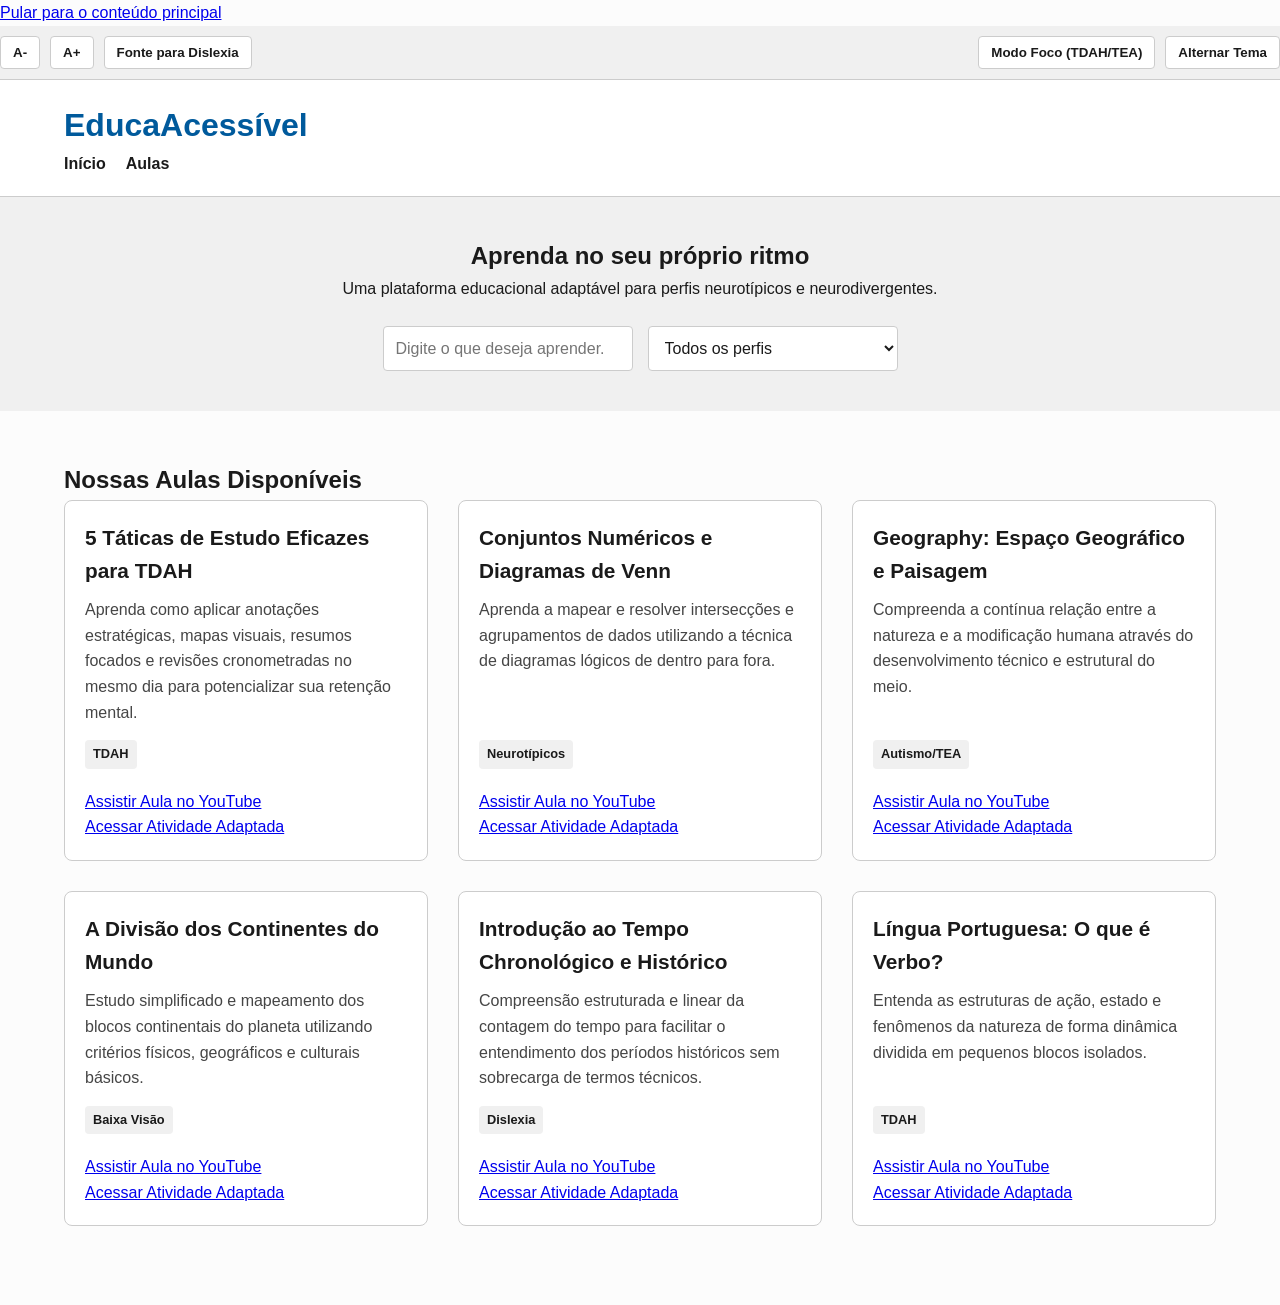
==== index.html @ 2125b9fc "2.22" ====
<!DOCTYPE html>
<html lang="pt-BR">
<head>
    <meta charset="UTF-8">
    <meta name="viewport" content="width=device-width, initial-scale=1.0">
    <title>EducaAcessível - Plataforma de Ensino Inclusiva</title>
    <link rel="stylesheet" href="style.css">
</head>
<body>

    <a href="#conteudo-principal" class="sr-only-focusable">Pular para o conteúdo principal</a>

    <!-- Barra de Acessibilidade Superior -->
    <div class="barra-acessibilidade" role="region" aria-label="Ferramentas de Acessibilidade">
        <div class="container-flex">
            <div class="grupo-ajuste">
                <button id="btn-reduzir-texto" aria-label="Diminuir tamanho do texto">A-</button>
                <button id="btn-aumentar-texto" aria-label="Aumentar tamanho do texto">A+</button>
                <button id="btn-fonte-dislexia" aria-pressed="false">Fonte para Dislexia</button>
            </div>
            <div class="grupo-ajuste">
                <button id="btn-modo-foco" aria-pressed="false">Modo Foco (TDAH/TEA)</button>
                <button id="btn-alternar-tema" aria-label="Alternar entre tema claro e escuro">Alternar Tema</button>
            </div>
        </div>
    </div>

    <header class="cabecalho-principal">
        <div class="container">
            <div class="logo">
                <h1><a href="index.html">EducaAcessível</a></h1>
            </div>
            <nav aria-label="Navegação Principal">
                <ul class="menu-navegacao">
                    <li><a href="index.html" aria-current="page">Início</a></li>
                    <li><a href="#secao-aulas">Aulas</a></li>
                </ul>
            </nav>
        </div>
    </header>

    <section class="banner-introducao" aria-labelledby="titulo-boas-vindas">
        <div class="container">
            <h2 id="titulo-boas-vindas">Aprenda no seu próprio ritmo</h2>
            <p>Uma plataforma educacional adaptável para perfis neurotípicos e neurodivergentes.</p>
            
            <div class="container-busca" role="search">
                <label for="campo-busca" class="sr-only">Buscar aulas por título</label>
                <input type="search" id="campo-busca" placeholder="Digite o que deseja aprender...">
                
                <label for="filtro-perfil" class="sr-only">Filtrar aulas por perfil</label>
                <select id="filtro-perfil">
                    <option value="todos">Todos os perfis</option>
                    <option value="tdah">Foco Adaptado (TDAH)</option>
                    <option value="tea">Visual Limpo (Autismo/TEA)</option>
                    <option value="dislexia">Leitura Facilitada (Dislexia)</option>
                    <option value="baixa-visao">Alto Contraste (Baixa Visão)</option>
                </select>
            </div>
        </div>
    </section>

    <main id="conteudo-principal" class="conteudo-principal">
        <section id="secao-aulas" class="secao-aulas" aria-labelledby="titulo-grid">
            <div class="container">
                <h2 id="titulo-grid">Nossas Aulas Disponíveis</h2>
                
                <div class="grid-aulas" id="grid-aulas">
                    
                    <!-- Aula 1: TDAH (5 Dicas Cruciais) -->
                    <article class="card-aula" data-perfis="tdah" data-titulo="5 dicas taticas para ajudar o tdah nos estudos foco aprendizado">
                        <div class="conteudo-card">
                            <h3>5 Táticas de Estudo Eficazes para TDAH</h3>
                            <p class="descricao-aula">Aprenda como aplicar anotações estratégicas, mapas visuais, resumos focados e revisões cronometradas no mesmo dia para potencializar sua retenção mental.</p>
                            <div class="tags-perfil">
                                <span class="tag">TDAH</span>
                            </div>
                            <a href="https://www.youtube.com/watch?v=iMH4kO9LJsM&t=61s" target="_blank" class="btn-video">Assistir Aula no YouTube</a>
                            <a href="https://docs.google.com/document/d/1SxZzmbnRP9-r6FMbAdbI2r5VTKv1KOfYq5-WPYtrtAw/edit?usp=sharing" target="_blank" class="btn-doc">Acessar Atividade Adaptada</a>
                        </div>
                    </article>

                    <!-- Aula 2: Matemática Conjuntos -->
                    <article class="card-aula" data-perfis="neurotipico" data-titulo="matematica conjuntos numericos diagramas de venn teoria">
                        <div class="conteudo-card">
                            <h3>Conjuntos Numéricos e Diagramas de Venn</h3>
                            <p class="descricao-aula">Aprenda a mapear e resolver intersecções e agrupamentos de dados utilizando a técnica de diagramas lógicos de dentro para fora.</p>
                            <div class="tags-perfil">
                                <span class="tag">Neurotípicos</span>
                            </div>
                            <a href="https://www.youtube.com/watch?v=qEDnZzzks7Q&t=10s" target="_blank" class="btn-video">Assistir Aula no YouTube</a>
                            <a href="https://docs.google.com/document/d/1dyfrQekORiMvm3RppXgJPtPokkNRC2H_UdSXXE4gnFI/edit?usp=sharing" target="_blank" class="btn-doc">Acessar Atividade Adaptada</a>
                        </div>
                    </article>

                    <!-- Aula 3: Geografia Espaço -->
                    <article class="card-aula" data-perfis="tea" data-titulo="geografia espaco geografico e paisagem meio tecnico cientifico">
                        <div class="conteudo-card">
                            <h3>Geography: Espaço Geográfico e Paisagem</h3>
                            <p class="descricao-aula">Compreenda a contínua relação entre a natureza e a modificação humana através do desenvolvimento técnico e estrutural do meio.</p>
                            <div class="tags-perfil">
                                <span class="tag">Autismo/TEA</span>
                            </div>
                            <a href="https://www.youtube.com/watch?v=fskgtecHtEE&t=41s" target="_blank" class="btn-video">Assistir Aula no YouTube</a>
                            <a href="https://docs.google.com/document/d/1pQaQkteQqyAAzRRZmxqGPiPrqcl3ijUc4OV1Tuwt3Rk/edit?usp=sharing" target="_blank" class="btn-doc">Acessar Atividade Adaptada</a>
                        </div>
                    </article>

                    <!-- Aula 4: Geografia Continentes -->
                    <article class="card-aula" data-perfis="baixa-visao" data-titulo="geografia divisao dos continentes mapas mundo localizacao">
                        <div class="conteudo-card">
                            <h3>A Divisão dos Continentes do Mundo</h3>
                            <p class="descricao-aula">Estudo simplificado e mapeamento dos blocos continentais do planeta utilizando critérios físicos, geográficos e culturais básicos.</p>
                            <div class="tags-perfil">
                                <span class="tag">Baixa Visão</span>
                            </div>
                            <a href="https://www.youtube.com/watch?v=oY5_i3emLxE&t=181s" target="_blank" class="btn-video">Assistir Aula no YouTube</a>
                            <a href="https://docs.google.com/document/d/1FK4jgqEcDHPJtnyHTeO9Niuaixib5BBjnE4Fhz65qus/edit?usp=sharing" target="_blank" class="btn-doc">Acessar Atividade Adaptada</a>
                        </div>
                    </article>

                    <!-- Aula 5: História Tempo -->
                    <article class="card-aula" data-perfis="dislexia" data-titulo="historia introducao tempo cronologico e historico narrativo">
                        <div class="conteudo-card">
                            <h3>Introdução ao Tempo Chronológico e Histórico</h3>
                            <p class="descricao-aula">Compreensão estruturada e linear da contagem do tempo para facilitar o entendimento dos períodos históricos sem sobrecarga de termos técnicos.</p>
                            <div class="tags-perfil">
                                <span class="tag">Dislexia</span>
                            </div>
                            <a href="https://youtube.com" target="_blank" class="btn-video">Assistir Aula no YouTube</a>
                            <a href="https://docs.google.com/document/d/1uF2qxDQcN6eo-dTZ7m0_2IUaU7PEeepBv4UqwVOLhqg/edit?usp=sharing" target="_blank" class="btn-doc">Acessar Atividade Adaptada</a>
                        </div>
                    </article>

                    <!-- Aula 6: Português Verbos -->
                    <article class="card-aula" data-perfis="tdah" data-titulo="portugues verbos tempos modos gramatica acao">
                        <div class="conteudo-card">
                            <h3>Língua Portuguesa: O que é Verbo?</h3>
                            <p class="descricao-aula">Entenda as estruturas de ação, estado e fenômenos da natureza de forma dinâmica dividida em pequenos blocos isolados.</p>
                            <div class="tags-perfil">
                                <span class="tag">TDAH</span>
                            </div>
                            <a href="https://youtube.com" target="_blank" class="btn-video">Assistir Aula no YouTube</a>
                            <a href="https://docs.google.com/document/d/1ZC9UNWBJk5EAnA6EtTl52MLuddcoTYvywoAC7tQ00i0/edit?usp=sharing" target="_blank" class="btn-doc">Acessar Atividade Adaptada</a>
                        </div>
                    </article>

                </div>
                <p id="mensagem-vazia" class="mensagem-vazia sr-only" role="status">Nenhuma aula encontrada para os filtros selecionados.</p>
            </div>
        </section>
    </main>
---- style.css ----
:root {
    --cor-fundo-principal: #fcfcfc;
    --cor-fundo-card: #ffffff;
    --cor-texto-principal: #1a1a1a;
    --cor-texto-secundario: #454545;
    --cor-primaria: #005a9c;
    --cor-primaria-hover: #004070;
    --cor-borda: #ccc;
    --cor-acessibilidade-fundo: #f0f0f0;
    --fonte-familia: 'Segoe UI', Tahoma, Geneva, Verdana, sans-serif;
    --tamanho-base: 100%;
    --linha-altura: 1.6;
}

[data-tema="escuro"] {
    --cor-fundo-principal: #121212;
    --cor-fundo-card: #1e1e1e;
    --cor-texto-principal: #f5f5f5;
    --cor-texto-secundario: #dcdcdc;
    --cor-primaria: #4fa8ff;
    --cor-primaria-hover: #82c0ff;
    --cor-borda: #444;
    --cor-acessibilidade-fundo: #2a2a2a;
}

/* Modificação tipográfica real para dislexia */
[data-fonte="dislexia"], [data-fonte="dislexia"] * {
    font-family: 'Comic Sans MS', 'Arial Rounded MT Bold', 'Chalkboard SE', cursive, sans-serif !important;
    word-spacing: 0.18em !important;
    letter-spacing: 0.06em !important;
}

* {
    box-sizing: border-box;
    margin: 0;
    padding: 0;
}

html {
    font-size: var(--tamanho-base);
    font-family: var(--fonte-familia);
    line-height: var(--linha-altura);
    scroll-behavior: smooth;
}

body {
    background-color: var(--cor-fundo-principal);
    color: var(--cor-texto-principal);
    transition: background-color 0.2s ease, color 0.2s ease;
}

*:focus-visible {
    outline: 4px solid var(--cor-primaria);
    outline-offset: 4px;
}

.sr-only {
    position: absolute;
    width: 1px;
    height: 1px;
    padding: 0;
    margin: -1px;
    overflow: hidden;
    clip: rect(0, 0, 0, 0);
    border: 0;
}

.sr-only-focusable:focus {
    position: absolute;
    top: 10px;
    left: 10px;
    background: var(--cor-primaria);
    color: white;
    padding: 15px;
    z-index: 1000;
    border-radius: 4px;
}

.container {
    width: 90%;
    max-width: 1200px;
    margin: 0 auto;
}
.container-flex {
    display: flex;
    justify-content: space-between;
    align-items: center;
    flex-wrap: wrap;
    gap: 10px;
}

.barra-acessibilidade {
    background-color: var(--cor-acessibilidade-fundo);
    border-bottom: 1px solid var(--cor-borda);
    padding: 10px 0;
}

.grupo-ajuste {
    display: flex;
    gap: 10px;
}

.grupo-ajuste button {
    background-color: var(--cor-fundo-card);
    color: var(--cor-texto-principal);
    border: 1px solid var(--cor-borda);
    padding: 8px 12px;
    border-radius: 4px;
    cursor: pointer;
    font-weight: bold;
}

.grupo-ajuste button[aria-pressed="true"] {
    background-color: var(--cor-primaria);
    color: #fff;
    border-color: var(--cor-primaria);
}

.cabecalho-principal {
    background-color: var(--cor-fundo-card);
    padding: 20px 0;
    border-bottom: 1px solid var(--cor-borda);
}

.cabecalho-principal h1 a {
    color: var(--cor-primaria);
    text-decoration: none;
}

.menu-navegacao {
    list-style: none;
    display: flex;
    gap: 20px;
}

.menu-navegacao a {
    color: var(--cor-texto-principal);
    text-decoration: none;
    font-weight: 600;
}

.banner-introducao {
    padding: 40px 0;
    background-color: var(--cor-acessibilidade-fundo);
    text-align: center;
}

.container-busca {
    margin-top: 25px;
    display: flex;
    justify-content: center;
    gap: 15px;
    flex-wrap: wrap;
}

.container-busca input, .container-busca select {
    padding: 12px;
    font-size: 1rem;
    border: 1px solid var(--cor-borda);
    border-radius: 4px;
    background-color: var(--cor-fundo-card);
    color: var(--cor-texto-principal);
    min-width: 250px;
}

.secao-aulas {
    padding: 50px 0;
}

.grid-aulas {
    display: grid;
    grid-template-columns: repeat(auto-fill, minmax(320px, 1fr));
    gap: 30px;
}

.card-aula {
    background-color: var(--cor-fundo-card);
    border: 1px solid var(--cor-borda);
    border-radius: 8px;
    overflow: hidden;
    display: flex;
    flex-direction: column;
    padding: 20px;
}

.conteudo-card {
    display: flex;
    flex-direction: column;
    flex-grow: 1;
}

.conteudo-card h3 {
    margin-bottom: 10px;
    font-size: 1.3rem;
}

.descricao-aula {
    color: var(--cor-texto-secundario);
    margin-bottom: 15px;
    flex-grow: 1;
}

.tags-perfil {
    display: flex;
    gap: 5px;
    margin-bottom: 20px;
    flex-wrap: wrap;
}

.tag {
    background-color: var(--cor-acessibilidade-fundo);
    padding: 4px 8px;
    font-size: 0.8rem;
    border-radius: 4px;
    font-weight: bold;
}

.btn-download {
    display: block;
    text-align: center;
    background-color: var(--cor-primaria);
    color: white !important;
    padding: 12px;
    text-decoration: none;
    border-radius: 4px;
    font-weight: bold;
}

.btn-download:hover {
    background-color: var(--cor-primaria-hover);
}

.mensagem-vazia {
    text-align: center;
    font-size: 1.2rem;
    padding: 40px;
    width: 100%;
}

.rodape-principal {
    text-align: center;
    padding: 30px;
    border-top: 1px solid var(--cor-borda);
    background-color: var(--cor-fundo-card);
    margin-top: 40px;
}

body[data-modo-foco="ativo"] .banner-introducao,
body[data-modo-foco="ativo"] .cabecalho-principal,
body[data-modo-foco="ativo"] .rodape-principal,
body[data-modo-foco="ativo"] .descricao-aula,
body[data-modo-foco="ativo"] .tags-perfil {
    display: none !important;
}

body[data-modo-foco="ativo"] .secao-aulas {
    padding-top: 20px;
}

body[data-modo-foco="ativo"] .grid-aulas {
    grid-template-columns: 1fr;
    max-width: 700px;
    margin: 0 auto;
}
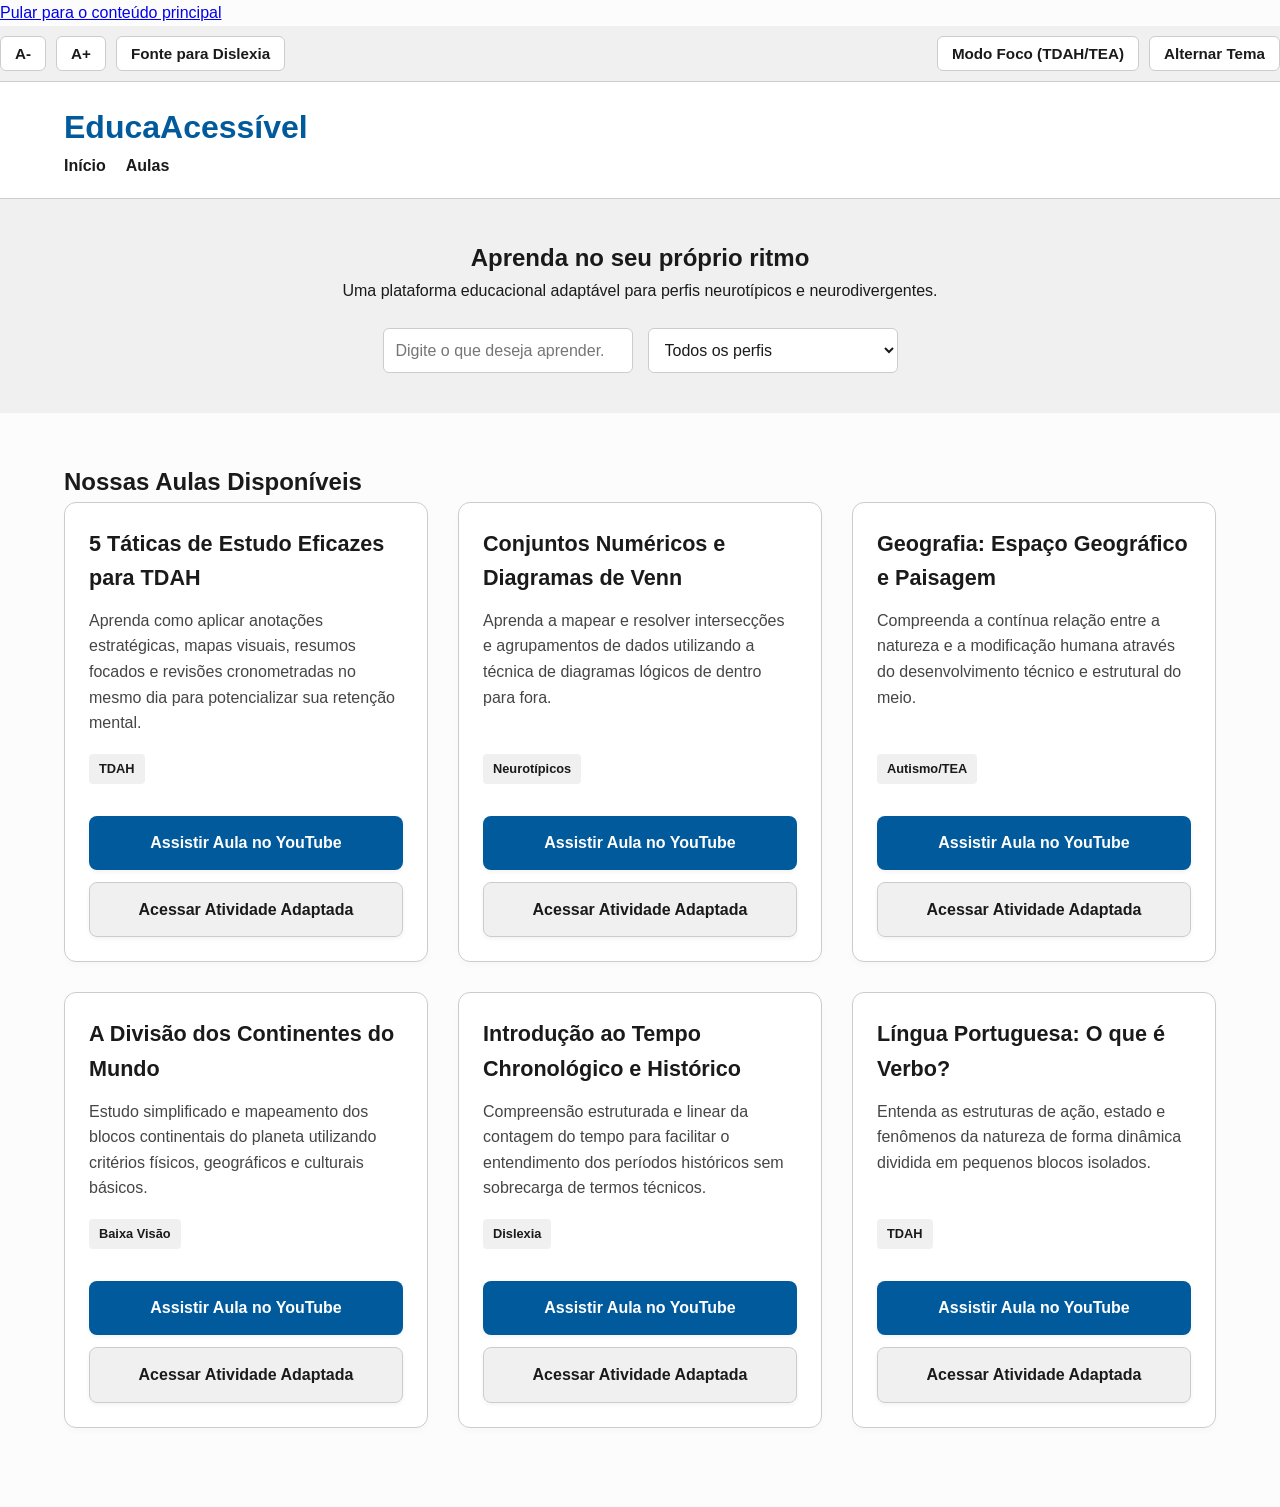
==== commit 86eed648: "V2.26" ====
--- a/index.html
+++ b/index.html
@@ -96,7 +96,7 @@
                     <!-- Aula 3: Geografia Espaço -->
                     <article class="card-aula" data-perfis="tea" data-titulo="geografia espaco geografico e paisagem meio tecnico cientifico">
                         <div class="conteudo-card">
-                            <h3>Geography: Espaço Geográfico e Paisagem</h3>
+                            <h3>Geografia: Espaço Geográfico e Paisagem</h3>
                             <p class="descricao-aula">Compreenda a contínua relação entre a natureza e a modificação humana através do desenvolvimento técnico e estrutural do meio.</p>
                             <div class="tags-perfil">
                                 <span class="tag">Autismo/TEA</span>
--- a/style.css
+++ b/style.css
@@ -1,3 +1,6 @@
+/* ==========================================================================
+   1. VARIÁVEIS E DEFINIÇÃO DE TEMAS
+   ========================================================================== */
 :root {
     --cor-fundo-principal: #fcfcfc;
     --cor-fundo-card: #ffffff;
@@ -8,7 +11,6 @@
     --cor-borda: #ccc;
     --cor-acessibilidade-fundo: #f0f0f0;
     --fonte-familia: 'Segoe UI', Tahoma, Geneva, Verdana, sans-serif;
-    --tamanho-base: 100%;
     --linha-altura: 1.6;
 }
 
@@ -23,13 +25,16 @@
     --cor-acessibilidade-fundo: #2a2a2a;
 }
 
-/* Modificação tipográfica real para dislexia */
+/* Modificação tipográfica e espaçamento real para dislexia */
 [data-fonte="dislexia"], [data-fonte="dislexia"] * {
     font-family: 'Comic Sans MS', 'Arial Rounded MT Bold', 'Chalkboard SE', cursive, sans-serif !important;
     word-spacing: 0.18em !important;
     letter-spacing: 0.06em !important;
 }
 
+/* ==========================================================================
+   2. RESETS E ESTRUTURA BASE
+   ========================================================================== */
 * {
     box-sizing: border-box;
     margin: 0;
@@ -37,7 +42,7 @@
 }
 
 html {
-    font-size: var(--tamanho-base);
+    font-size: 100%;
     font-family: var(--fonte-familia);
     line-height: var(--linha-altura);
     scroll-behavior: smooth;
@@ -81,6 +86,7 @@
     max-width: 1200px;
     margin: 0 auto;
 }
+
 .container-flex {
     display: flex;
     justify-content: space-between;
@@ -89,6 +95,9 @@
     gap: 10px;
 }
 
+/* ==========================================================================
+   3. COMPONENTES INTERNOS E ACESSIBILIDADE
+   ========================================================================== */
 .barra-acessibilidade {
     background-color: var(--cor-acessibilidade-fundo);
     border-bottom: 1px solid var(--cor-borda);
@@ -104,10 +113,16 @@
     background-color: var(--cor-fundo-card);
     color: var(--cor-texto-principal);
     border: 1px solid var(--cor-borda);
-    padding: 8px 12px;
-    border-radius: 4px;
+    padding: 8px 14px;
+    border-radius: 6px;
     cursor: pointer;
     font-weight: bold;
+    font-size: 0.95rem;
+    transition: background-color 0.2s;
+}
+
+.grupo-ajuste button:hover {
+    filter: brightness(0.9);
 }
 
 .grupo-ajuste button[aria-pressed="true"] {
@@ -157,7 +172,7 @@
     padding: 12px;
     font-size: 1rem;
     border: 1px solid var(--cor-borda);
-    border-radius: 4px;
+    border-radius: 6px;
     background-color: var(--cor-fundo-card);
     color: var(--cor-texto-principal);
     min-width: 250px;
@@ -176,11 +191,12 @@
 .card-aula {
     background-color: var(--cor-fundo-card);
     border: 1px solid var(--cor-borda);
-    border-radius: 8px;
+    border-radius: 12px;
     overflow: hidden;
     display: flex;
     flex-direction: column;
-    padding: 20px;
+    padding: 24px;
+    box-shadow: 0 4px 6px rgba(0, 0, 0, 0.02);
 }
 
 .conteudo-card {
@@ -190,44 +206,75 @@
 }
 
 .conteudo-card h3 {
-    margin-bottom: 10px;
-    font-size: 1.3rem;
+    margin-bottom: 12px;
+    font-size: 1.35rem;
 }
 
 .descricao-aula {
     color: var(--cor-texto-secundario);
-    margin-bottom: 15px;
+    margin-bottom: 18px;
     flex-grow: 1;
 }
 
 .tags-perfil {
     display: flex;
-    gap: 5px;
+    gap: 6px;
     margin-bottom: 20px;
     flex-wrap: wrap;
 }
 
 .tag {
     background-color: var(--cor-acessibilidade-fundo);
-    padding: 4px 8px;
+    padding: 5px 10px;
     font-size: 0.8rem;
     border-radius: 4px;
     font-weight: bold;
 }
 
-.btn-download {
+/* ==========================================================================
+   4. ESTILIZAÇÃO VISUAL DOS BOTÕES DE LINK (YOUTUBE E GOOGLE DOCS)
+   ========================================================================== */
+.btn-video, .btn-doc {
     display: block;
     text-align: center;
+    padding: 14px;
+    text-decoration: none;
+    border-radius: 8px;
+    font-weight: bold;
+    margin-top: 12px;
+    font-size: 1rem;
+    box-shadow: 0 2px 4px rgba(0, 0, 0, 0.05);
+    transition: background-color 0.2s, transform 0.1s, filter 0.2s;
+}
+
+.btn-video:active, .btn-doc:active {
+    transform: scale(0.98);
+}
+
+/* Botão Azul Temático do YouTube */
+.btn-video {
     background-color: var(--cor-primaria);
     color: white !important;
-    padding: 12px;
-    text-decoration: none;
-    border-radius: 4px;
-    font-weight: bold;
-}
-
-.btn-download:hover {
+}
+
+.btn-video:hover {
     background-color: var(--cor-primaria-hover);
+}
+
+/* Botão Cinza Adaptável do Google Docs */
+.btn-doc {
+    background-color: var(--cor-acessibilidade-fundo);
+    color: var(--cor-texto-principal) !important;
+    border: 1px solid var(--cor-borda);
+}
+
+[data-tema="escuro"] .btn-doc {
+    background-color: #2a2a2a;
+    border-color: #444;
+}
+
+.btn-doc:hover {
+    filter: brightness(0.95);
 }
 
 .mensagem-vazia {
@@ -245,6 +292,9 @@
     margin-top: 40px;
 }
 
+/* ==========================================================================
+   5. CONFIGURAÇÕES DO MODO FOCO
+   ========================================================================== */
 body[data-modo-foco="ativo"] .banner-introducao,
 body[data-modo-foco="ativo"] .cabecalho-principal,
 body[data-modo-foco="ativo"] .rodape-principal,
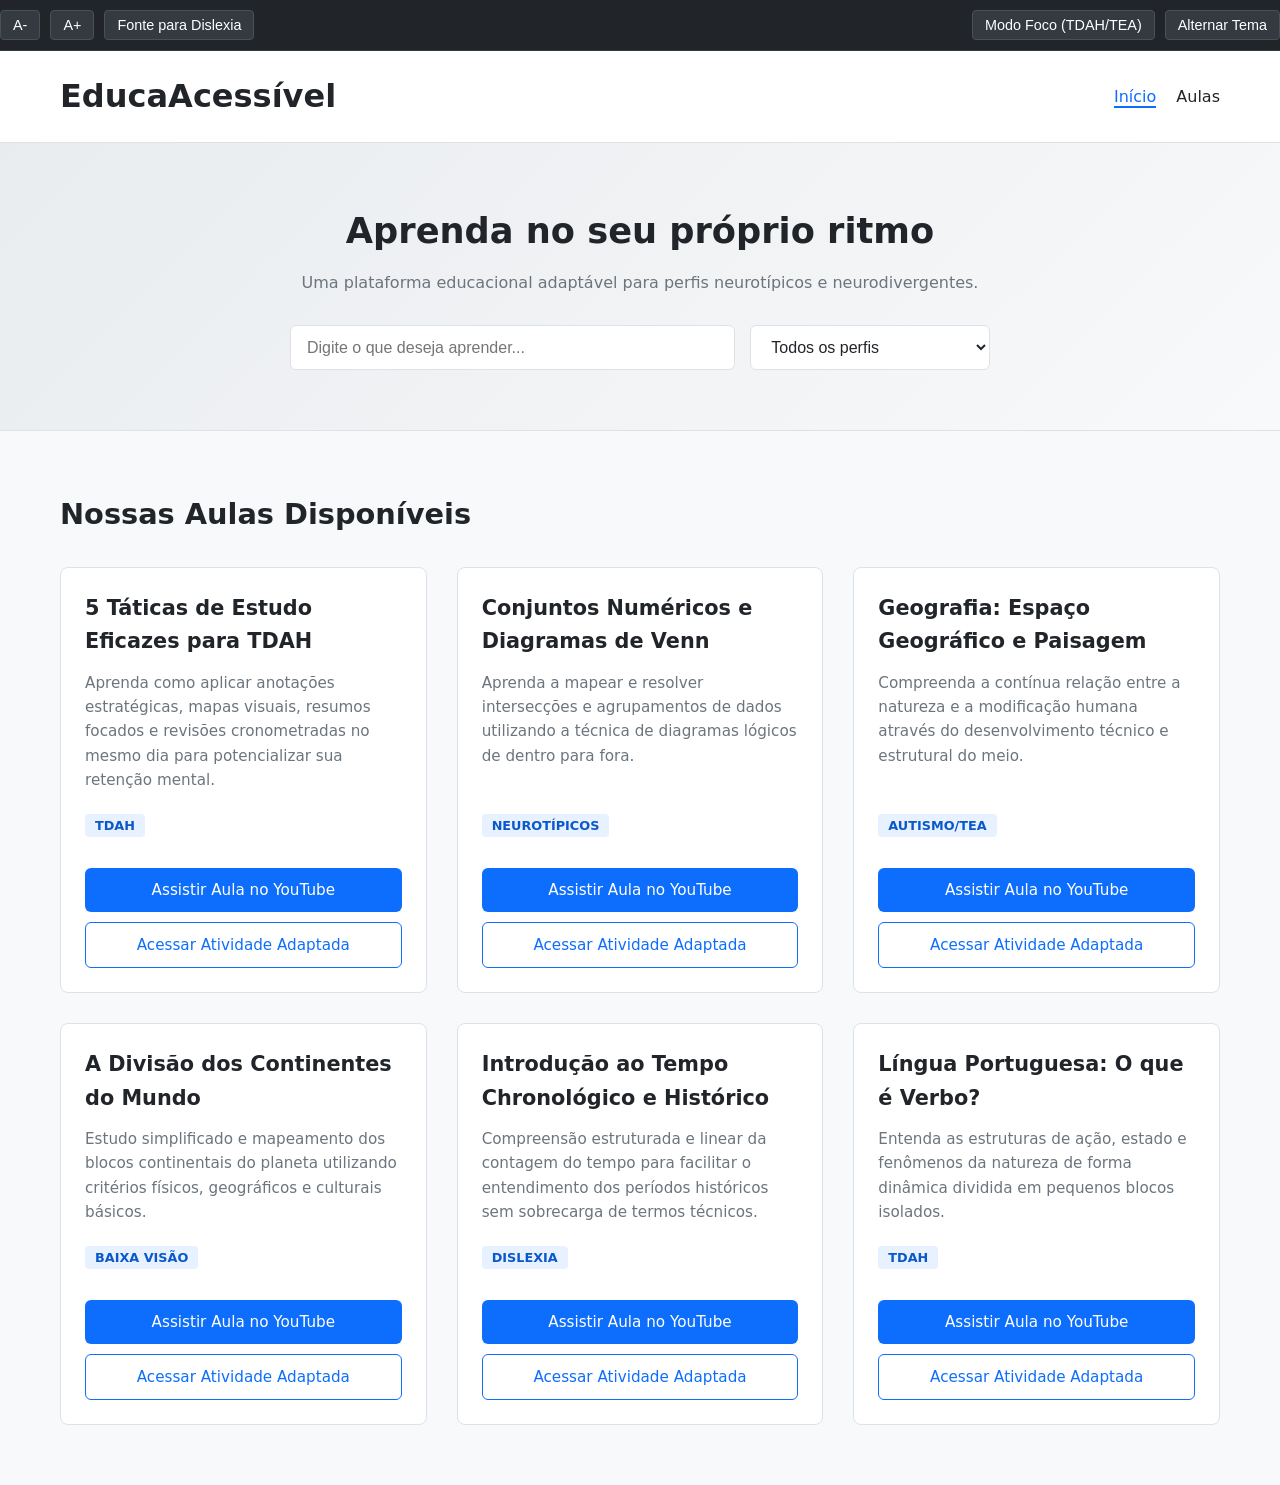
==== commit bad70059: "2.28" ====
--- a/index.html
+++ b/index.html
@@ -150,4 +150,6 @@
             </div>
         </section>
     </main>
+    <script src="script.js"></script>
+</body>
 
--- a/style.css
+++ b/style.css
@@ -1,65 +1,70 @@
 /* ==========================================================================
-   1. VARIÁVEIS E DEFINIÇÃO DE TEMAS
+   1. VARIÁVEIS DE TEMA E CONFIGURAÇÕES GERAIS
    ========================================================================== */
 :root {
-    --cor-fundo-principal: #fcfcfc;
-    --cor-fundo-card: #ffffff;
-    --cor-texto-principal: #1a1a1a;
-    --cor-texto-secundario: #454545;
-    --cor-primaria: #005a9c;
-    --cor-primaria-hover: #004070;
-    --cor-borda: #ccc;
-    --cor-acessibilidade-fundo: #f0f0f0;
-    --fonte-familia: 'Segoe UI', Tahoma, Geneva, Verdana, sans-serif;
-    --linha-altura: 1.6;
-}
-
-[data-tema="escuro"] {
-    --cor-fundo-principal: #121212;
-    --cor-fundo-card: #1e1e1e;
-    --cor-texto-principal: #f5f5f5;
-    --cor-texto-secundario: #dcdcdc;
-    --cor-primaria: #4fa8ff;
-    --cor-primaria-hover: #82c0ff;
-    --cor-borda: #444;
-    --cor-acessibilidade-fundo: #2a2a2a;
-}
-
-/* Modificação tipográfica e espaçamento real para dislexia */
-[data-fonte="dislexia"], [data-fonte="dislexia"] * {
-    font-family: 'Comic Sans MS', 'Arial Rounded MT Bold', 'Chalkboard SE', cursive, sans-serif !important;
-    word-spacing: 0.18em !important;
-    letter-spacing: 0.06em !important;
-}
-
-/* ==========================================================================
-   2. RESETS E ESTRUTURA BASE
-   ========================================================================== */
+    --bg-principal: #f8f9fa;
+    --bg-card: #ffffff;
+    --texto-principal: #212529;
+    --texto-secundario: #6c757d;
+    --cor-primaria: #0d6efd;
+    --cor-primaria-hover: #0b5ed7;
+    --cor-tag-bg: #e7f1ff;
+    --cor-tag-texto: #0a58ca;
+    --borda: #dee2e6;
+    --fonte-padrao: system-ui, -apple-system, sans-serif;
+    --tamanho-base: 16px;
+}
+
+/* Tema Escuro (Ativado via JS) */
+[data-theme="dark"] {
+    --bg-principal: #121212;
+    --bg-card: #1e1e1e;
+    --texto-principal: #f8f9fa;
+    --texto-secundario: #a0a0a0;
+    --cor-primaria: #375a7f;
+    --cor-primaria-hover: #4b75a4;
+    --cor-tag-bg: #2c3e50;
+    --cor-tag-texto: #3498db;
+    --borda: #333333;
+}
+
+/* Fonte para Dislexia */
+.fonte-dislexia {
+    --fonte-padrao: 'OpenDyslexic', 'Comic Sans MS', sans-serif !important;
+}
+
+/* Configurações Globais */
 * {
     box-sizing: border-box;
     margin: 0;
     padding: 0;
 }
 
-html {
-    font-size: 100%;
-    font-family: var(--fonte-familia);
-    line-height: var(--linha-altura);
-    scroll-behavior: smooth;
-}
-
 body {
-    background-color: var(--cor-fundo-principal);
-    color: var(--cor-texto-principal);
-    transition: background-color 0.2s ease, color 0.2s ease;
-}
-
-*:focus-visible {
-    outline: 4px solid var(--cor-primaria);
-    outline-offset: 4px;
-}
-
-.sr-only {
+    font-family: var(--fonte-padrao);
+    font-size: var(--tamanho-base);
+    background-color: var(--bg-principal);
+    color: var(--texto-principal);
+    line-height: 1.6;
+    transition: background-color 0.3s, color 0.3s;
+}
+
+.container {
+    max-width: 1200px;
+    margin: 0 auto;
+    padding: 0 20px;
+}
+
+.container-flex {
+    display: flex;
+    justify-content: space-between;
+    align-items: center;
+    flex-wrap: wrap;
+    gap: 10px;
+}
+
+/* Esconder elementos visualmente mantendo para leitores de tela */
+.sr-only, .sr-only-focusable:not(:focus) {
     position: absolute;
     width: 1px;
     height: 1px;
@@ -67,119 +72,149 @@
     margin: -1px;
     overflow: hidden;
     clip: rect(0, 0, 0, 0);
+    white-space: nowrap;
     border: 0;
 }
 
 .sr-only-focusable:focus {
-    position: absolute;
+    position: fixed;
     top: 10px;
     left: 10px;
     background: var(--cor-primaria);
     color: white;
-    padding: 15px;
-    z-index: 1000;
+    padding: 10px 20px;
+    z-index: 9999;
+    text-decoration: none;
     border-radius: 4px;
 }
 
-.container {
-    width: 90%;
-    max-width: 1200px;
-    margin: 0 auto;
-}
-
-.container-flex {
+/* ==========================================================================
+   2. BARRA DE ACESSIBILIDADE E CABEÇALHO
+   ========================================================================== */
+.barra-acessibilidade {
+    background-color: #212529;
+    padding: 10px 0;
+    border-bottom: 1px solid #343a40;
+}
+
+.grupo-ajuste {
+    display: flex;
+    gap: 10px;
+}
+
+.barra-acessibilidade button {
+    background-color: #343a40;
+    color: #fff;
+    border: 1px solid #495057;
+    padding: 6px 12px;
+    cursor: pointer;
+    border-radius: 4px;
+    font-size: 0.9rem;
+    transition: background-color 0.2s;
+}
+
+.barra-acessibilidade button:hover,
+.barra-acessibilidade button[aria-pressed="true"] {
+    background-color: var(--cor-primaria);
+    border-color: var(--cor-primaria);
+}
+
+.cabecalho-principal {
+    background-color: var(--bg-card);
+    border-bottom: 1px solid var(--borda);
+    padding: 20px 0;
+}
+
+.cabecalho-principal .container {
     display: flex;
     justify-content: space-between;
     align-items: center;
-    flex-wrap: wrap;
-    gap: 10px;
-}
-
-/* ==========================================================================
-   3. COMPONENTES INTERNOS E ACESSIBILIDADE
-   ========================================================================== */
-.barra-acessibilidade {
-    background-color: var(--cor-acessibilidade-fundo);
-    border-bottom: 1px solid var(--cor-borda);
-    padding: 10px 0;
-}
-
-.grupo-ajuste {
-    display: flex;
-    gap: 10px;
-}
-
-.grupo-ajuste button {
-    background-color: var(--cor-fundo-card);
-    color: var(--cor-texto-principal);
-    border: 1px solid var(--cor-borda);
-    padding: 8px 14px;
-    border-radius: 6px;
-    cursor: pointer;
-    font-weight: bold;
-    font-size: 0.95rem;
-    transition: background-color 0.2s;
-}
-
-.grupo-ajuste button:hover {
-    filter: brightness(0.9);
-}
-
-.grupo-ajuste button[aria-pressed="true"] {
-    background-color: var(--cor-primaria);
-    color: #fff;
-    border-color: var(--cor-primaria);
-}
-
-.cabecalho-principal {
-    background-color: var(--cor-fundo-card);
-    padding: 20px 0;
-    border-bottom: 1px solid var(--cor-borda);
-}
-
-.cabecalho-principal h1 a {
+}
+
+.logo h1 a {
+    color: var(--texto-principal);
+    text-decoration: none;
+    font-weight: 700;
+}
+
+.menu-navegacao {
+    display: flex;
+    list-style: none;
+    gap: 20px;
+}
+
+.menu-navegacao a {
+    color: var(--texto-principal);
+    text-decoration: none;
+    font-weight: 500;
+}
+
+.menu-navegacao a[aria-current="page"] {
     color: var(--cor-primaria);
-    text-decoration: none;
-}
-
-.menu-navegacao {
-    list-style: none;
-    display: flex;
-    gap: 20px;
-}
-
-.menu-navegacao a {
-    color: var(--cor-texto-principal);
-    text-decoration: none;
-    font-weight: 600;
-}
-
+    border-bottom: 2px solid var(--cor-primaria);
+}
+
+/* ==========================================================================
+   3. BANNER DE BUSCA E FILTROS
+   ========================================================================== */
 .banner-introducao {
-    padding: 40px 0;
-    background-color: var(--cor-acessibilidade-fundo);
+    padding: 60px 0;
     text-align: center;
+    background: linear-gradient(135deg, #e9ecef, #f8f9fa);
+    border-bottom: 1px solid var(--borda);
+}
+
+[data-theme="dark"] .banner-introducao {
+    background: linear-gradient(135deg, #1a1a1a, #121212);
+}
+
+.banner-introducao h2 {
+    font-size: 2.2rem;
+    margin-bottom: 10px;
+}
+
+.banner-introducao p {
+    color: var(--texto-secundario);
+    margin-bottom: 30px;
 }
 
 .container-busca {
-    margin-top: 25px;
     display: flex;
     justify-content: center;
     gap: 15px;
-    flex-wrap: wrap;
-}
-
-.container-busca input, .container-busca select {
-    padding: 12px;
+    max-width: 700px;
+    margin: 0 auto;
+}
+
+.container-busca input,
+.container-busca select {
+    padding: 12px 16px;
     font-size: 1rem;
-    border: 1px solid var(--cor-borda);
+    border: 1px solid var(--borda);
     border-radius: 6px;
-    background-color: var(--cor-fundo-card);
-    color: var(--cor-texto-principal);
-    min-width: 250px;
-}
-
+    background-color: var(--bg-card);
+    color: var(--texto-principal);
+    width: 100%;
+}
+
+.container-busca input {
+    flex: 2;
+}
+
+.container-busca select {
+    flex: 1;
+}
+
+/* ==========================================================================
+   4. GRID DE AULAS E CARDS
+   ========================================================================== */
 .secao-aulas {
-    padding: 50px 0;
+    padding: 60px 0;
+}
+
+.secao-aulas h2 {
+    margin-bottom: 30px;
+    font-size: 1.8rem;
 }
 
 .grid-aulas {
@@ -189,126 +224,130 @@
 }
 
 .card-aula {
-    background-color: var(--cor-fundo-card);
-    border: 1px solid var(--cor-borda);
-    border-radius: 12px;
+    background-color: var(--bg-card);
+    border: 1px solid var(--borda);
+    border-radius: 8px;
     overflow: hidden;
     display: flex;
     flex-direction: column;
+    transition: transform 0.2s, box-shadow 0.2s;
+}
+
+.card-aula:hover {
+    transform: translateY(-5px);
+    box-shadow: 0 10px 20px rgba(0,0,0,0.05);
+}
+
+.conteudo-card {
     padding: 24px;
-    box-shadow: 0 4px 6px rgba(0, 0, 0, 0.02);
-}
-
-.conteudo-card {
     display: flex;
     flex-direction: column;
+    height: 100%;
+}
+
+.conteudo-card h3 {
+    font-size: 1.3rem;
+    margin-bottom: 12px;
+}
+
+.descricao-aula {
+    color: var(--texto-secundario);
+    font-size: 0.95rem;
+    margin-bottom: 20px;
     flex-grow: 1;
 }
 
-.conteudo-card h3 {
-    margin-bottom: 12px;
-    font-size: 1.35rem;
-}
-
-.descricao-aula {
-    color: var(--cor-texto-secundario);
-    margin-bottom: 18px;
-    flex-grow: 1;
-}
-
 .tags-perfil {
-    display: flex;
-    gap: 6px;
     margin-bottom: 20px;
-    flex-wrap: wrap;
 }
 
 .tag {
-    background-color: var(--cor-acessibilidade-fundo);
-    padding: 5px 10px;
+    background-color: var(--cor-tag-bg);
+    color: var(--cor-tag-texto);
+    padding: 4px 10px;
+    border-radius: 4px;
     font-size: 0.8rem;
-    border-radius: 4px;
-    font-weight: bold;
-}
-
-/* ==========================================================================
-   4. ESTILIZAÇÃO VISUAL DOS BOTÕES DE LINK (YOUTUBE E GOOGLE DOCS)
-   ========================================================================== */
+    font-weight: 600;
+    text-transform: uppercase;
+}
+
 .btn-video, .btn-doc {
     display: block;
     text-align: center;
-    padding: 14px;
+    padding: 10px;
+    border-radius: 6px;
     text-decoration: none;
-    border-radius: 8px;
-    font-weight: bold;
-    margin-top: 12px;
-    font-size: 1rem;
-    box-shadow: 0 2px 4px rgba(0, 0, 0, 0.05);
-    transition: background-color 0.2s, transform 0.1s, filter 0.2s;
-}
-
-.btn-video:active, .btn-doc:active {
-    transform: scale(0.98);
-}
-
-/* Botão Azul Temático do YouTube */
+    font-weight: 500;
+    margin-top: 10px;
+    font-size: 0.95rem;
+}
+
 .btn-video {
     background-color: var(--cor-primaria);
-    color: white !important;
+    color: white;
 }
 
 .btn-video:hover {
     background-color: var(--cor-primaria-hover);
 }
 
-/* Botão Cinza Adaptável do Google Docs */
 .btn-doc {
-    background-color: var(--cor-acessibilidade-fundo);
-    color: var(--cor-texto-principal) !important;
-    border: 1px solid var(--cor-borda);
-}
-
-[data-tema="escuro"] .btn-doc {
-    background-color: #2a2a2a;
-    border-color: #444;
+    background-color: transparent;
+    color: var(--cor-primaria);
+    border: 1px solid var(--cor-primaria);
 }
 
 .btn-doc:hover {
-    filter: brightness(0.95);
-}
-
+    background-color: var(--cor-tag-bg);
+}
+
+/* Mensagem de Erro/Filtro Vazio */
 .mensagem-vazia {
     text-align: center;
     font-size: 1.2rem;
-    padding: 40px;
+    color: var(--texto-secundario);
+    padding: 4px 0;
     width: 100%;
-}
-
-.rodape-principal {
-    text-align: center;
-    padding: 30px;
-    border-top: 1px solid var(--cor-borda);
-    background-color: var(--cor-fundo-card);
-    margin-top: 40px;
-}
-
-/* ==========================================================================
-   5. CONFIGURAÇÕES DO MODO FOCO
-   ========================================================================== */
-body[data-modo-foco="ativo"] .banner-introducao,
-body[data-modo-foco="ativo"] .cabecalho-principal,
-body[data-modo-foco="ativo"] .rodape-principal,
-body[data-modo-foco="ativo"] .descricao-aula,
-body[data-modo-foco="ativo"] .tags-perfil {
-    display: none !important;
-}
-
-body[data-modo-foco="ativo"] .secao-aulas {
-    padding-top: 20px;
-}
-
-body[data-modo-foco="ativo"] .grid-aulas {
-    grid-template-columns: 1fr;
-    max-width: 700px;
-    margin: 0 auto;
-}
+    grid-column: 1 / -1;
+}
+
+/* ==========================================================================
+   5. ACESSIBILIDADE: MODO FOCO (TDAH / TEA)
+   ========================================================================== */
+.modo-foco-ativo .banner-introducao,
+.modo-foco-ativo .barra-acessibilidade,
+.modo-foco-ativo .cabecalho-principal,
+.modo-foco-ativo .tags-perfil,
+.modo-foco-ativo .btn-doc {
+    display: none !important; /* Remove distrações visuais periféricas */
+}
+
+.modo-foco-ativo .secao-aulas {
+    padding-top: 40px;
+}
+
+.modo-foco-ativo .card-aula:not(.foco-visivel) {
+    opacity: 0.15; /* Esmaece os cards que não correspondem à pesquisa */
+    pointer-events: none;
+}
+body {
+    font-family: var(--fonte-padrao);
+    font-size: var(--tamanho-base); /* Controlado dinamicamente pelo JS */
+    background-color: var(--bg-principal);
+    color: var(--texto-principal);
+    line-height: 1.6;
+    transition: background-color 0.3s, color 0.3s, font-size 0.2s;
+}
+
+/* Força títulos e descrições a escalarem com base no tamanho do body */
+.conteudo-card h3 {
+    font-size: 1.3rem; /* 1.3 vezes o tamanho base atual */
+    margin-bottom: 12px;
+}
+
+.descricao-aula {
+    color: var(--texto-secundario);
+    font-size: 0.95rem; /* 0.95 vezes o tamanho base atual */
+    margin-bottom: 20px;
+    flex-grow: 1;
+}
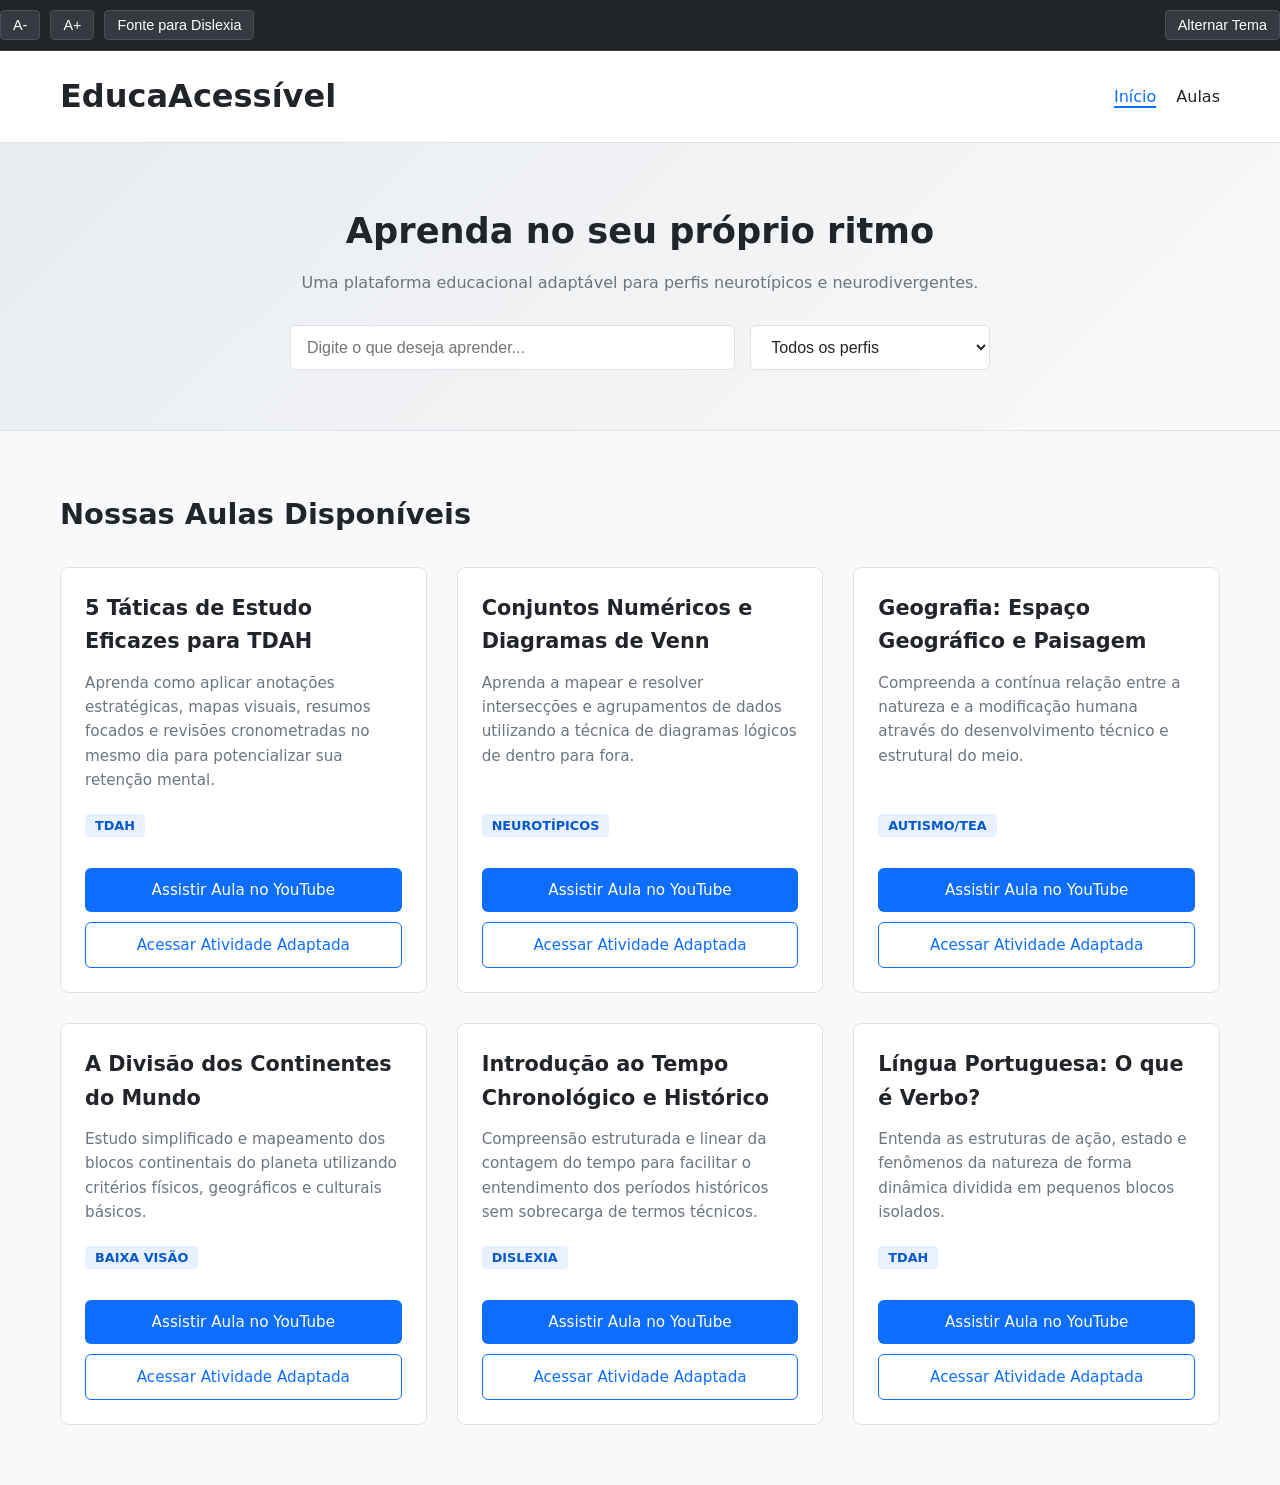
==== commit 5778cb7c: "2.30" ====
--- a/index.html
+++ b/index.html
@@ -19,7 +19,7 @@
                 <button id="btn-fonte-dislexia" aria-pressed="false">Fonte para Dislexia</button>
             </div>
             <div class="grupo-ajuste">
-                <button id="btn-modo-foco" aria-pressed="false">Modo Foco (TDAH/TEA)</button>
+                
                 <button id="btn-alternar-tema" aria-label="Alternar entre tema claro e escuro">Alternar Tema</button>
             </div>
         </div>
--- a/style.css
+++ b/style.css
@@ -312,42 +312,29 @@
 }
 
 /* ==========================================================================
-   5. ACESSIBILIDADE: MODO FOCO (TDAH / TEA)
+   5. ACESSIBILIDADE: MODO FOCO (TDAH / TEA) - CORRIGIDO
    ========================================================================== */
 .modo-foco-ativo .banner-introducao,
 .modo-foco-ativo .barra-acessibilidade,
 .modo-foco-ativo .cabecalho-principal,
 .modo-foco-ativo .tags-perfil,
 .modo-foco-ativo .btn-doc {
-    display: none !important; /* Remove distrações visuais periféricas */
+    display: none !important; /* Oculta distrações periféricas */
 }
 
 .modo-foco-ativo .secao-aulas {
     padding-top: 40px;
 }
 
-.modo-foco-ativo .card-aula:not(.foco-visivel) {
-    opacity: 0.15; /* Esmaece os cards que não correspondem à pesquisa */
-    pointer-events: none;
-}
-body {
-    font-family: var(--fonte-padrao);
-    font-size: var(--tamanho-base); /* Controlado dinamicamente pelo JS */
-    background-color: var(--bg-principal);
-    color: var(--texto-principal);
-    line-height: 1.6;
-    transition: background-color 0.3s, color 0.3s, font-size 0.2s;
-}
-
-/* Força títulos e descrições a escalarem com base no tamanho do body */
-.conteudo-card h3 {
-    font-size: 1.3rem; /* 1.3 vezes o tamanho base atual */
-    margin-bottom: 12px;
-}
-
-.descricao-aula {
-    color: var(--texto-secundario);
-    font-size: 0.95rem; /* 0.95 vezes o tamanho base atual */
-    margin-bottom: 20px;
-    flex-grow: 1;
-}
+/* Quando o Modo Foco está ativo, suaviza todos os cards por padrão */
+.modo-foco-ativo .card-aula {
+    opacity: 0.3;
+    transition: opacity 0.3s ease;
+}
+
+/* Destaca intensamente apenas o card que está recebendo a atenção ou o foco do mouse */
+.modo-foco-ativo .card-aula:hover,
+.modo-foco-ativo .card-aula.foco-visivel {
+    opacity: 1 !important;
+    box-shadow: 0 0 25px rgba(13, 110, 253, 0.2); /* Sutil brilho azul de destaque */
+}
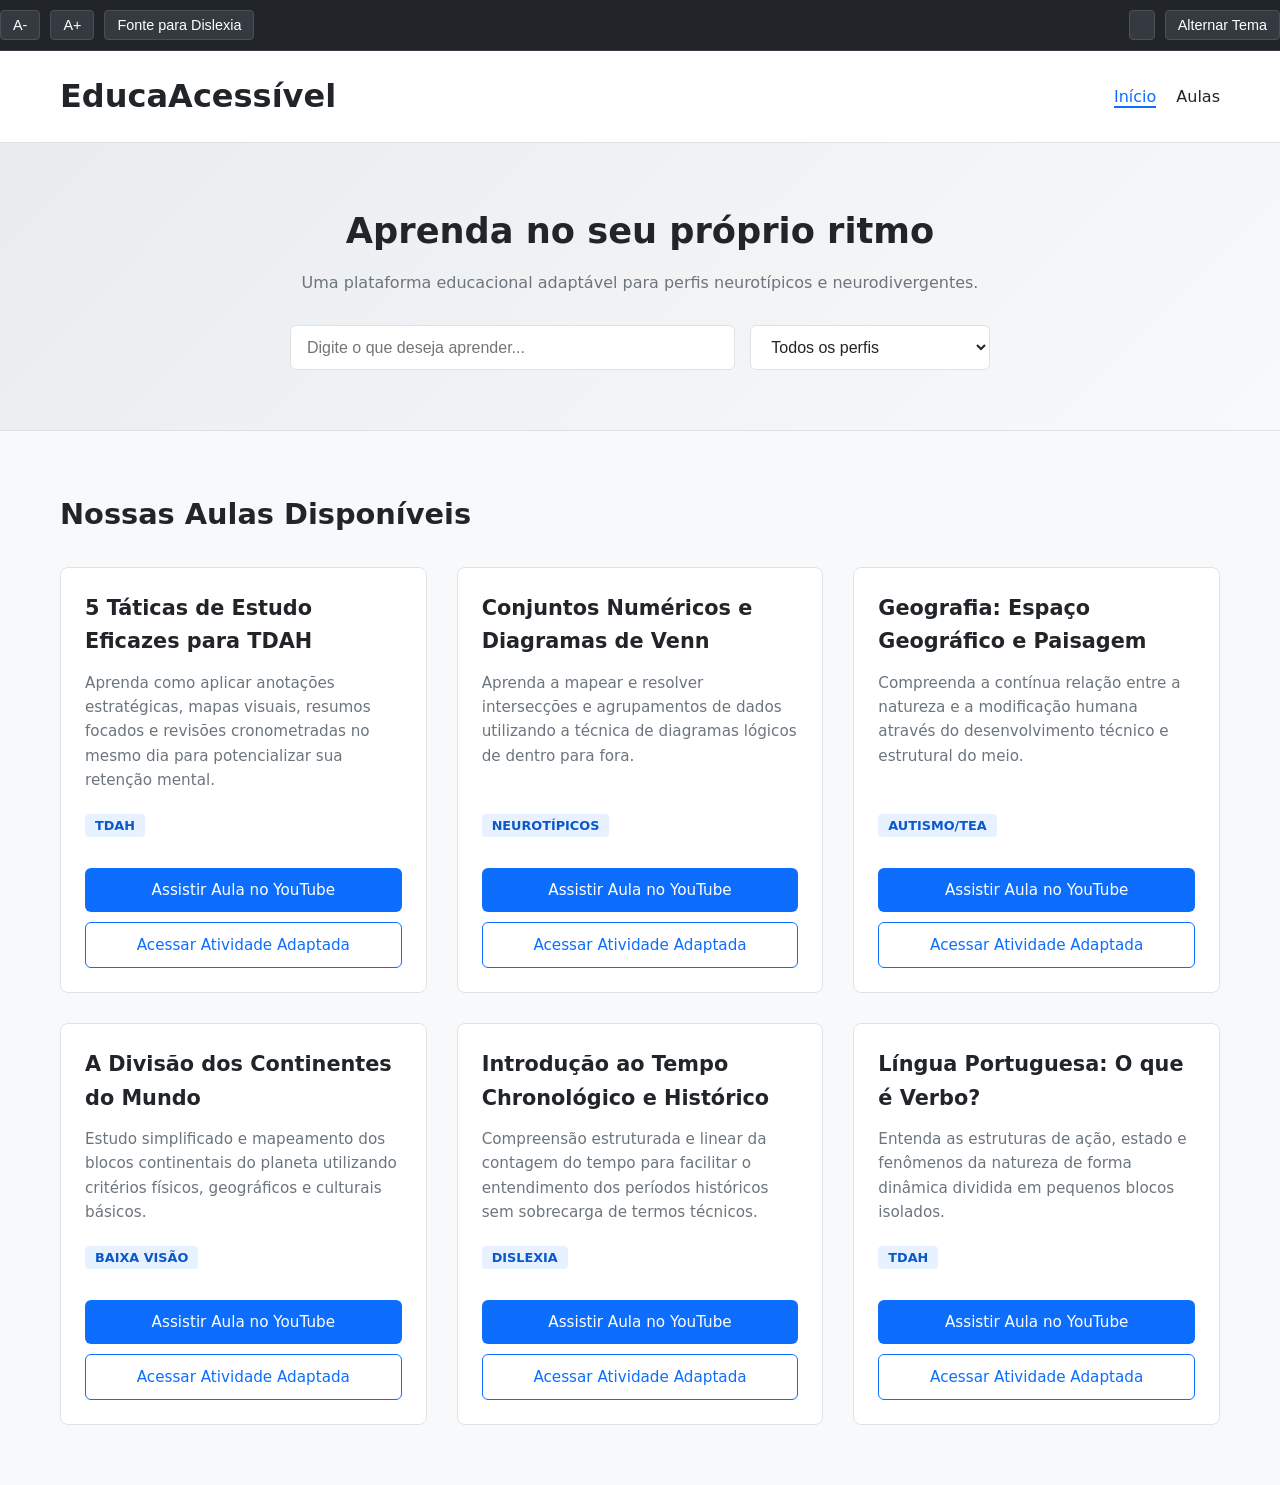
==== commit a221c072: "2.31" ====
--- a/index.html
+++ b/index.html
@@ -19,7 +19,7 @@
                 <button id="btn-fonte-dislexia" aria-pressed="false">Fonte para Dislexia</button>
             </div>
             <div class="grupo-ajuste">
-                
+                <button id="btn-modo-foco" aria-pressed="false"></button>
                 <button id="btn-alternar-tema" aria-label="Alternar entre tema claro e escuro">Alternar Tema</button>
             </div>
         </div>
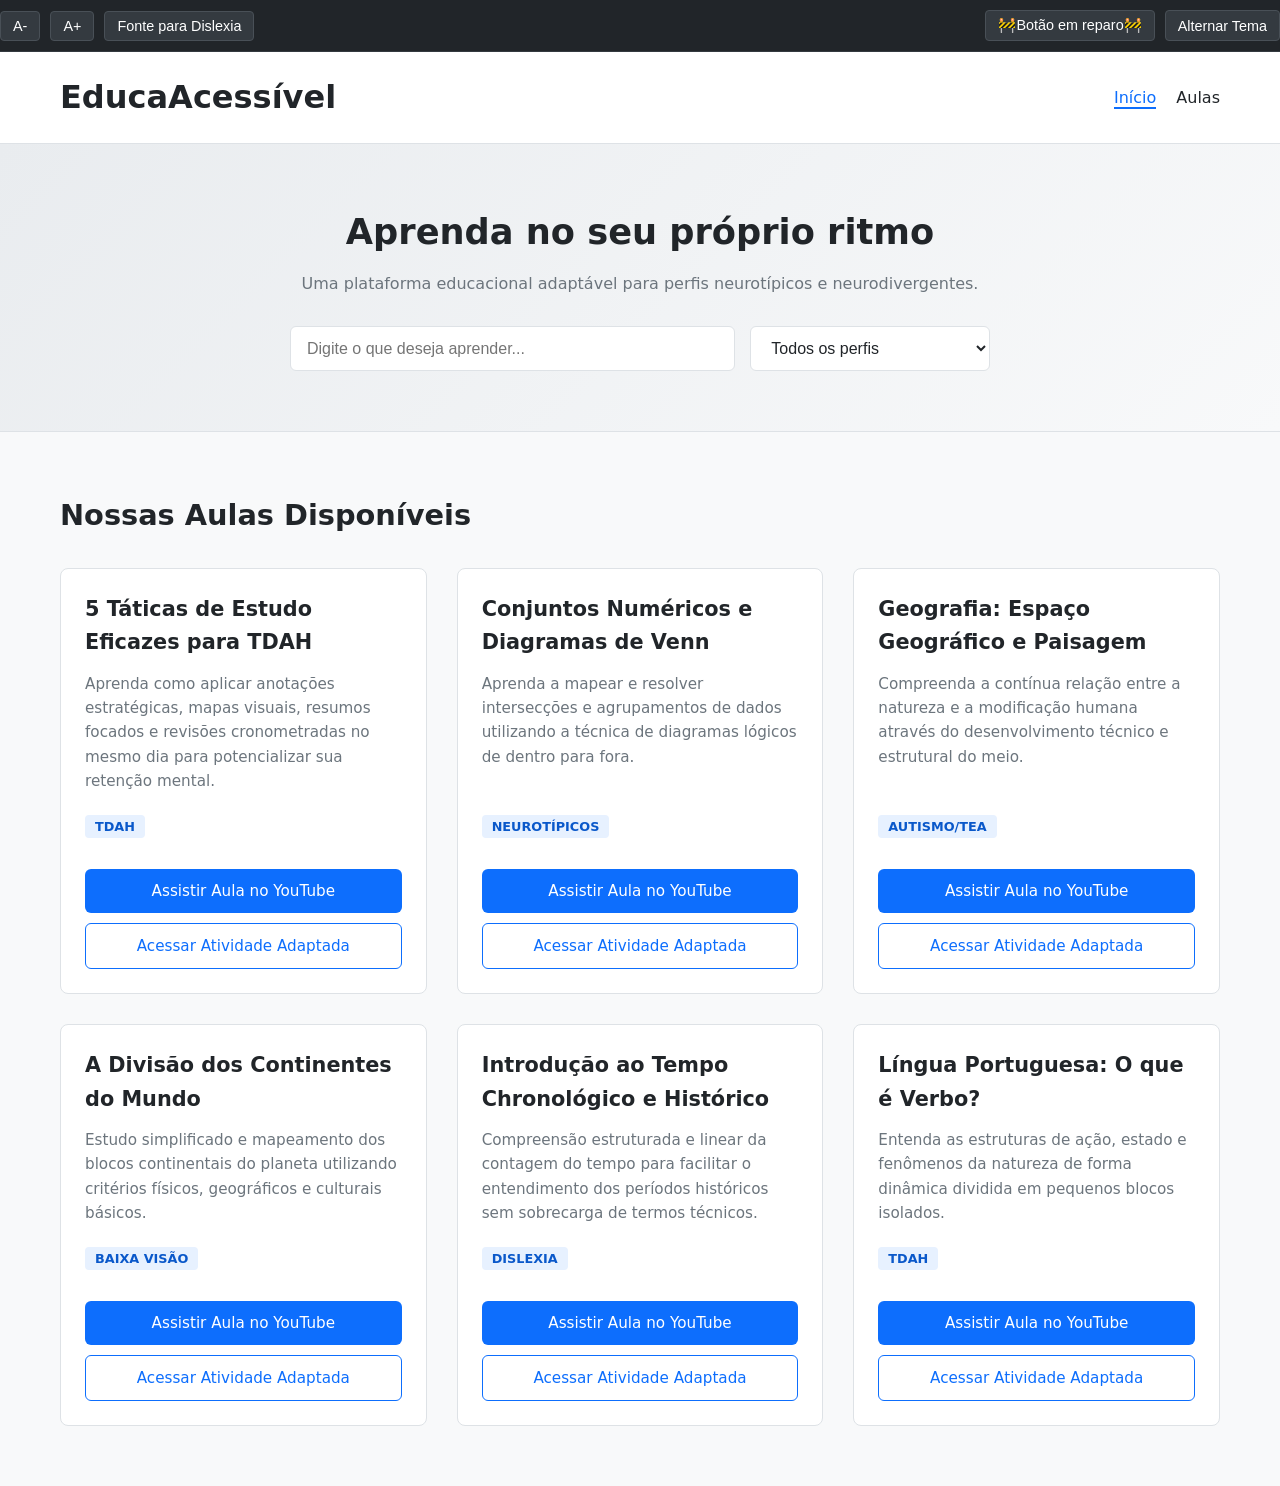
==== commit 3f0093d2: "2.32" ====
--- a/index.html
+++ b/index.html
@@ -19,7 +19,7 @@
                 <button id="btn-fonte-dislexia" aria-pressed="false">Fonte para Dislexia</button>
             </div>
             <div class="grupo-ajuste">
-                <button id="btn-modo-foco" aria-pressed="false"></button>
+                <button id="btn-modo-foco" aria-pressed="false">🚧Botão em reparo🚧</button>
                 <button id="btn-alternar-tema" aria-label="Alternar entre tema claro e escuro">Alternar Tema</button>
             </div>
         </div>
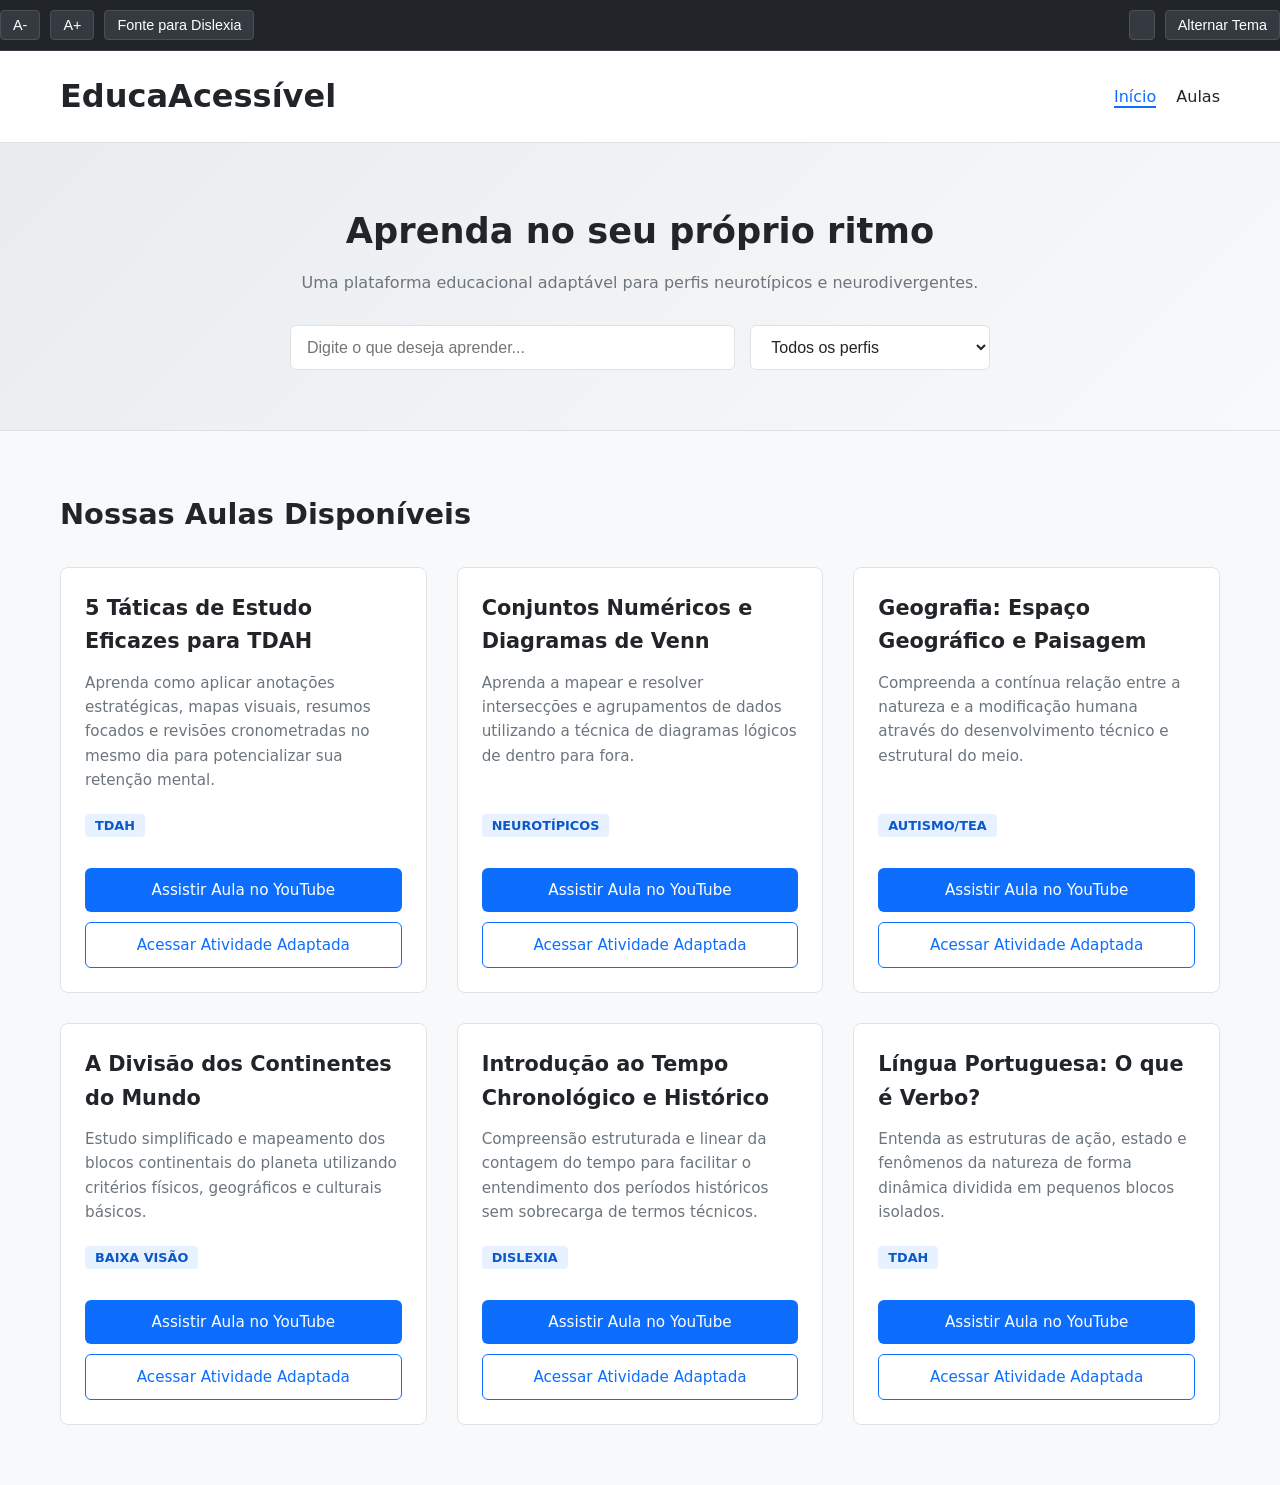
==== commit f471313d: "2.35" ====
--- a/index.html
+++ b/index.html
@@ -19,7 +19,7 @@
                 <button id="btn-fonte-dislexia" aria-pressed="false">Fonte para Dislexia</button>
             </div>
             <div class="grupo-ajuste">
-                <button id="btn-modo-foco" aria-pressed="false">🚧Botão em reparo🚧</button>
+                <button id="btn-modo-foco" aria-pressed="false"></button>
                 <button id="btn-alternar-tema" aria-label="Alternar entre tema claro e escuro">Alternar Tema</button>
             </div>
         </div>
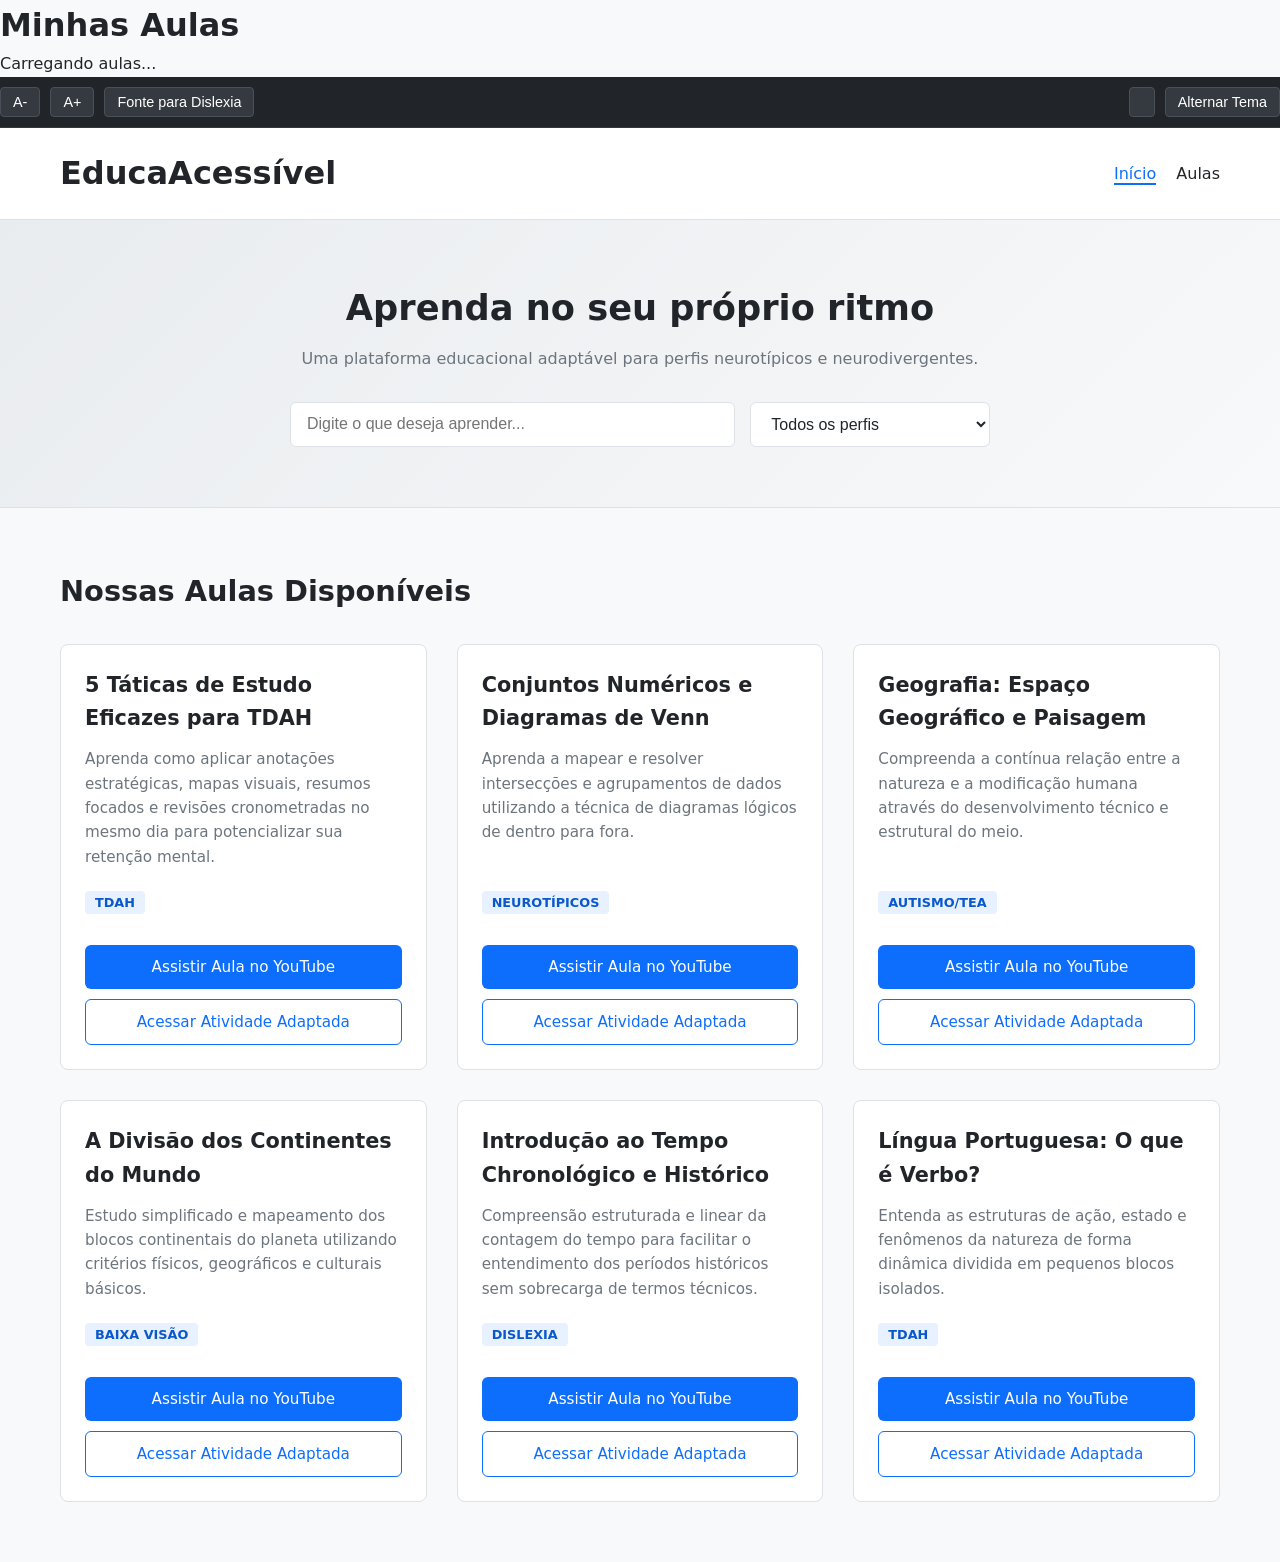
==== commit 73baee70: "2.42" ====
--- a/index.html
+++ b/index.html
@@ -5,6 +5,34 @@
     <meta name="viewport" content="width=device-width, initial-scale=1.0">
     <title>EducaAcessível - Plataforma de Ensino Inclusiva</title>
     <link rel="stylesheet" href="style.css">
+    <!DOCTYPE html>
+<html lang="pt-BR">
+<head>
+  <meta charset="UTF-8">
+  <meta name="viewport" content="width=device-width, initial-scale=1.0">
+  <title>Education for All</title>
+
+  <!-- O Import Map permite usar imports limpos no seu app.js -->
+  <script type="importmap">
+    {
+      "imports": {
+        "firebase/app": "https://www.gstatic.com/firebasejs/10.8.0/firebase-app.js",
+        "firebase/firestore": "https://www.gstatic.com/firebasejs/10.8.0/firebase-firestore.js"
+      }
+    }
+  </script>
+</head>
+<body>
+
+  <h1>Minhas Aulas</h1>
+  <!-- Container onde as aulas serão exibidas pelo JavaScript -->
+  <div id="lista-aulas">Carregando aulas...</div>
+
+  <!-- Seu arquivo JS configurado como módulo -->
+  <script type="module" src="app.js"></script>
+</body>
+</html>
+
 </head>
 <body>
 
